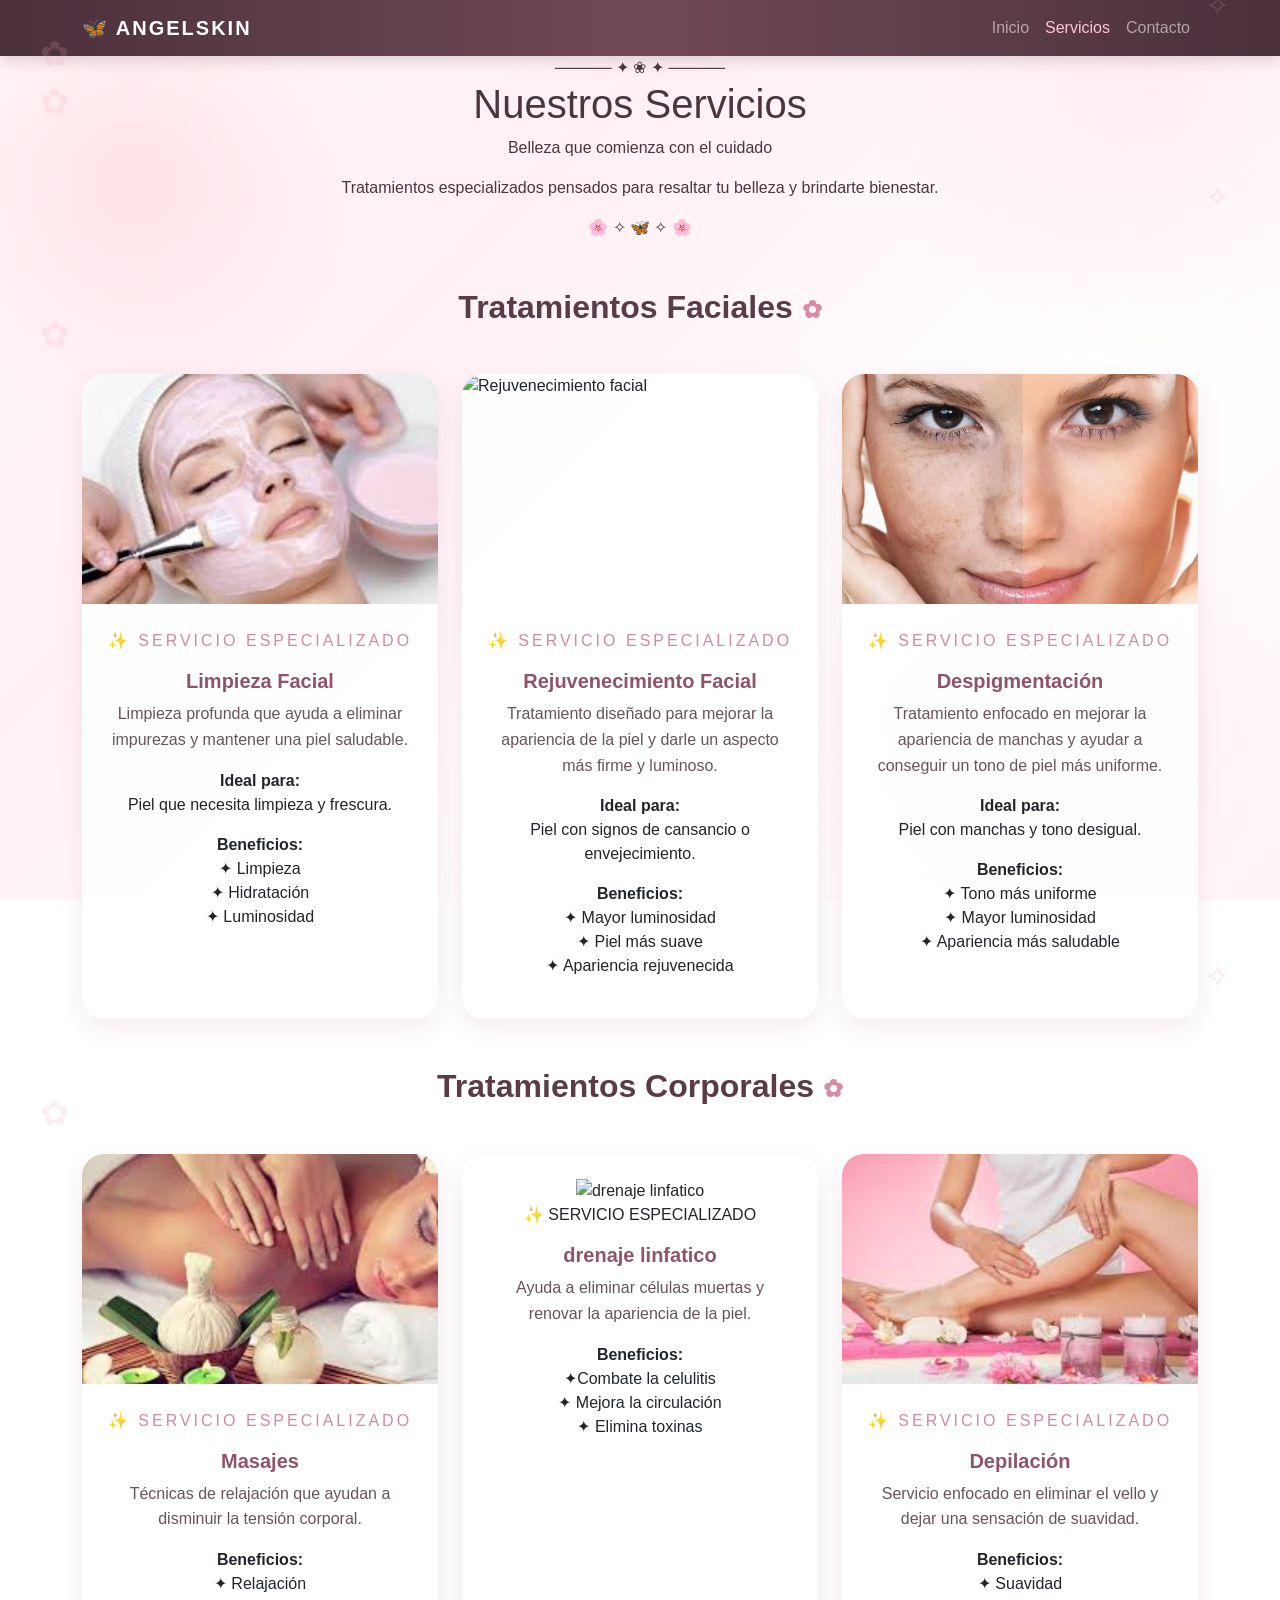
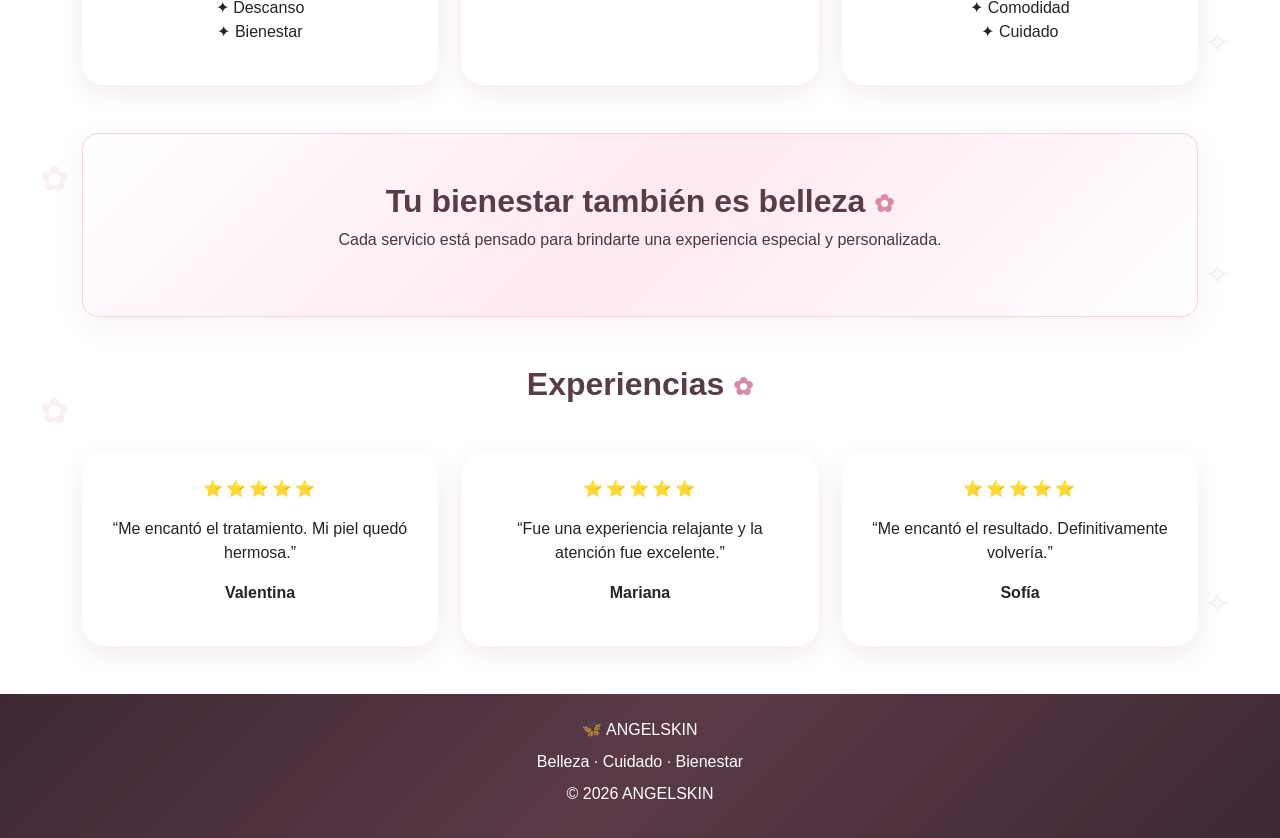
==== servicio.html @ f7536468 "Add files via upload" ====
<!DOCTYPE html>
<html lang="es">

<head>

    <meta charset="UTF-8">

    <meta name="viewport" content="width=device-width, initial-scale=1.0">

    <title>Servicios | ANGELSKIN</title>

    <link
        href="https://cdn.jsdelivr.net/npm/bootstrap@5.3.8/dist/css/bootstrap.min.css"
        rel="stylesheet"
    >

    <link rel="stylesheet" href="style.css">

</head>

<body>


<nav class="navbar navbar-expand-lg navbar-dark bg-dark">

    <div class="container">

        <a class="navbar-brand" href="index.html">
            🦋 ANGELSKIN
        </a>

        <button
            class="navbar-toggler"
            type="button"
            data-bs-toggle="collapse"
            data-bs-target="#menu"
        >

            <span class="navbar-toggler-icon"></span>

        </button>


        <div class="collapse navbar-collapse" id="menu">

            <ul class="navbar-nav ms-auto">

                <li class="nav-item">

                    <a class="nav-link" href="index.html">
                        Inicio
                    </a>

                </li>

                <li class="nav-item">

                    <a class="nav-link active" href="servicios.html">
                        Servicios
                    </a>

        

                <li class="nav-item">

                    <a class="nav-link" href="contacto.html">
                        Contacto
                    </a>

                </li>

            </ul>

        </div>

    </div>

</nav>





<section class="presentacion-servicios">



    <div class="container text-center">

        <div class="presentacion-contenido">

        

            <div class="linea">
                ───── ✦ ❀ ✦ ─────
            </div>

            <h1>
                Nuestros Servicios
            </h1>

            <p class="frase">
                Belleza que comienza con el cuidado
            </p>

            <p class="descripcion">
                Tratamientos especializados pensados para
                resaltar tu belleza y brindarte bienestar.
            </p>

            <div class="adorno-final">
                🌸 ✧ 🦋 ✧ 🌸
            </div>

        </div>

    </div>

</section>



<div class="container my-5">

    <h2 class="text-center mb-5">
        Tratamientos Faciales
    </h2>

    <div class="row g-4">

        <div class="col-md-4">

            <div class="card shadow h-100">

                <img
                    src="mascara.jpg"
                    class="card-img-top"
                    alt="Limpieza facial"
                >

                <div class="card-body text-center">

                    <p>
                        ✨ SERVICIO ESPECIALIZADO
                    </p>

                    <h5 class="card-title">
                        Limpieza Facial
                    </h5>

                    <p class="card-text">
                        Limpieza profunda que ayuda a eliminar
                        impurezas y mantener una piel saludable.
                    </p>

                    <p>
                        <b>Ideal para:</b><br>
                        Piel que necesita limpieza y frescura.
                    </p>

                    <p>
                        <b>Beneficios:</b><br>
                        ✦ Limpieza<br>
                        ✦ Hidratación<br>
                        ✦ Luminosidad
                    </p>

                </div>

            </div>

        </div>

        <div class="col-md-4">

            <div class="card shadow h-100">

                <img
                    src="./rejuvenecimiento-facial-en-madrid-4.jpg"
                    class="card-img-top"
                    alt="Rejuvenecimiento facial"
                >

                <div class="card-body text-center">

                    <p>
                        ✨ SERVICIO ESPECIALIZADO
                    </p>

                    <h5 class="card-title">
                        Rejuvenecimiento Facial
                    </h5>

                    <p class="card-text">
                        Tratamiento diseñado para mejorar la apariencia
                        de la piel y darle un aspecto más firme y luminoso.
                    </p>

                    <p>
                        <b>Ideal para:</b><br>
                        Piel con signos de cansancio o envejecimiento.
                    </p>

                    <p>
                        <b>Beneficios:</b><br>
                        ✦ Mayor luminosidad<br>
                        ✦ Piel más suave<br>
                        ✦ Apariencia rejuvenecida
                    </p>

                </div>

            </div>

        </div>


        
        <div class="col-md-4">

            <div class="card shadow h-100">

                <img
                    src="./Despigmentante.webp"
                    class="card-img-top"
                    alt="Despigmentación facial"
                >

                <div class="card-body text-center">

                    <p>
                        ✨ SERVICIO ESPECIALIZADO
                    </p>

                    <h5 class="card-title">
                        Despigmentación
                    </h5>

                    <p class="card-text">
                        Tratamiento enfocado en mejorar la apariencia
                        de manchas y ayudar a conseguir un tono de piel
                        más uniforme.
                    </p>

                    <p>
                        <b>Ideal para:</b><br>
                        Piel con manchas y tono desigual.
                    </p>

                    <p>
                        <b>Beneficios:</b><br>
                        ✦ Tono más uniforme<br>
                        ✦ Mayor luminosidad<br>
                        ✦ Apariencia más saludable
                    </p>

                </div>

            </div>

        </div>

    </div>

</div>





<div class="container my-5">

    <h2 class="text-center mb-5">
        Tratamientos Corporales
    </h2>


    <div class="row g-4">


        <div class="col-md-4">

            <div class="card shadow h-100">

                <img
                    src="masajes.jpg"
                    class="card-img-top"
                    alt="Masajes"
                >

                <div class="card-body text-center">

                    <p>
                        ✨ SERVICIO ESPECIALIZADO
                    </p>

                    <h5 class="card-title">
                        Masajes
                    </h5>

                    <p class="card-text">
                        Técnicas de relajación que ayudan
                        a disminuir la tensión corporal.
                    </p>

                    <p>
                        <b>Beneficios:</b><br>
                        ✦ Relajación<br>
                        ✦ Descanso<br>
                        ✦ Bienestar
                    </p>

                </div>

            </div>

        </div>



        <div class="col-md-4">

            <div class="card shadow h-100">

                <div class="card-body text-center">

                   
                  <img src="./drenaje-linfatico-barcelona.webp" alt="drenaje linfatico" >
                    
                   <p>
                        ✨ SERVICIO ESPECIALIZADO
                    </p>
                
                    <h5 class="card-title">
                        drenaje linfatico
                    </h5>

                    <p class="card-text">
                        Ayuda a eliminar células muertas
                        y renovar la apariencia de la piel.
                    </p>

                    <p>
                        <b>Beneficios:</b><br>
                        ✦Combate la celulitis<br>
                        ✦ Mejora la circulación<br>
                        ✦ Elimina toxinas<br>
                        
                    </p>

                </div>

            </div>

        </div>



        <div class="col-md-4">

            <div class="card shadow h-100">

                <img
                    src="depilacion.jpg"
                    class="card-img-top"
                    alt="Depilación"
                >

                <div class="card-body text-center">

                    <p>
                        ✨ SERVICIO ESPECIALIZADO
                    </p>

                    <h5 class="card-title">
                        Depilación
                    </h5>

                    <p class="card-text">
                        Servicio enfocado en eliminar el vello
                        y dejar una sensación de suavidad.
                    </p>

                    <p>
                        <b>Beneficios:</b><br>
                        ✦ Suavidad<br>
                        ✦ Comodidad<br>
                        ✦ Cuidado
                    </p>

                </div>

            </div>

        </div>


    </div>

</div>



<div class="container my-5">

    <div class="bg-light rounded-4 p-5 text-center">

        <h2>
            Tu bienestar también es belleza
        </h2>

        <p>
            Cada servicio está pensado para brindarte
            una experiencia especial y personalizada.
        </p>

    </div>

</div>



<div class="container my-5">

    <h2 class="text-center mb-5">
        Experiencias
    </h2>


    <div class="row g-4">


        <div class="col-md-4">

            <div class="card shadow h-100 text-center">

                <div class="card-body">

                    <p>
                        ⭐⭐⭐⭐⭐
                    </p>

                    <p>
                        “Me encantó el tratamiento.
                        Mi piel quedó hermosa.”
                    </p>

                    <p>
                        <b>Valentina</b>
                    </p>

                </div>

            </div>

        </div>


        <div class="col-md-4">

            <div class="card shadow h-100 text-center">

                <div class="card-body">

                    <p>
                        ⭐⭐⭐⭐⭐
                    </p>

                    <p>
                        “Fue una experiencia relajante
                        y la atención fue excelente.”
                    </p>

                    <p>
                        <b>Mariana</b>
                    </p>

                </div>

            </div>

        </div>


        <div class="col-md-4">

            <div class="card shadow h-100 text-center">

                <div class="card-body">

                    <p>
                        ⭐⭐⭐⭐⭐
                    </p>

                    <p>
                        “Me encantó el resultado.
                        Definitivamente volvería.”
                    </p>

                    <p>
                        <b>Sofía</b>
                    </p>

                </div>

            </div>

        </div>


    </div>

</div>



<footer class="bg-dark text-white text-center py-4">

    <p>
        🦋 ANGELSKIN
    </p>

    <p>
        Belleza · Cuidado · Bienestar
    </p>

    <p>
        &copy; 2026 ANGELSKIN
    </p>

</footer>


<script
    src="https://cdn.jsdelivr.net/npm/bootstrap@5.3.8/dist/js/bootstrap.bundle.min.js">
</script>


</body>

</html>
---- style.css ----
body {
    background:
        radial-gradient(2px 2px at 20% 30%, rgba(255,255,255,0.9), transparent),
        radial-gradient(2px 2px at 35% 75%, rgba(255,214,130,0.9), transparent),
        radial-gradient(2px 2px at 60% 40%, rgba(255,255,255,0.9), transparent),
        radial-gradient(2px 2px at 80% 20%, rgba(255,182,193,0.8), transparent),
        radial-gradient(2px 2px at 75% 70%, rgba(255,255,255,0.8), transparent),
        linear-gradient(135deg, #fffdfd 0%, #fbe9f0 45%, #f8e9e5 100%);
    background-size: 220px 220px, 220px 220px, 220px 220px, 220px 220px, 220px 220px, 100% 100%;
    background-attachment: fixed;
    color: #3b2929;
    min-height: 100vh;
}



.imagen-decorada {
    width: 300px;
    padding: 8px;
    background-color: #fff;
    border: 2px solid #d8aaa2;
    border-radius: 15px;
    margin: 25px;
    box-shadow: 0 8px 20px rgba(100, 70, 65, 0.18);
}



.contenedor-imagen {
    display: flex;
}



.posicion-izquierda {
    justify-content: flex-start;
}

.posicion-centro {
    justify-content: center;
}

.posicion-derecha {
    justify-content: flex-end;
}


.texto-roja {
    font-family: 'Franklin Gothic Medium', 'Arial Narrow', Arial, sans-serif;
    color: #a66f68;
    font-size: 35px;
}

.navbar {
    background-color: #292027;
}


.titulo {
    color: #9b5875;
    margin-top: 50px;
}


.subtitulo {
    color: #777;
}


.card {
    border: none;
    border-radius: 20px;
    overflow: hidden;
    height: 100%;
}


.card img {
    height: 230px;
    object-fit: cover;
}


.card-body {
    padding: 25px;
}


.card-title {
    color: #da4f8b;
}


.beneficios {
    background-color: #f6e8ef;
    border-radius: 20px;
    padding: 30px;
}


.reseñas {
    background-color: white;
    border-radius: 20px;
    padding: 25px;
    box-shadow: 0 3px 15px rgba(0, 0, 0, 0.08);
}


footer {
    background-color: #292027;
}
.titulo {
    color: #9b5875;
    font-weight: bold;
}

.text-muted {
    color: #a66f68 !important;
    letter-spacing: 2px;
}

.rounded-4 {
    border-radius: 20px;
}

.list-unstyled li {
    margin-bottom: 10px;
    color: #3b2929;
    font-weight: 500;
}


body {
    margin: 0;
    font-family: "Segoe UI", sans-serif;
    color: #4a3540;

    /* Fondo rosado + blanco */
    background:
        radial-gradient(circle at 10% 20%, 
            rgba(255, 192, 203, 0.35) 0,
            transparent 18%),

        radial-gradient(circle at 90% 10%, 
            rgba(255, 220, 230, 0.45) 0,
            transparent 20%),

        radial-gradient(circle at 80% 80%, 
            rgba(255, 192, 203, 0.25) 0,
            transparent 20%),

        linear-gradient(
            135deg,
            #fffafb,
            #fff0f5,
            #ffffff,
            #fff5f8
        );

    background-attachment: fixed;
}




.navbar {
    background: linear-gradient(
        90deg,
        #4b303c,
        #704957,
        #4b303c
    ) !important;

    box-shadow: 0 4px 15px rgba(80, 40, 55, 0.2);
}

.navbar-brand {
    font-weight: bold;
    letter-spacing: 2px;
}

.nav-link {
    transition: 0.3s;
}

.nav-link:hover {
    color: #ffc4d6 !important;
}

.nav-link.active {
    color: #ffc4d6 !important;
}




.hero-servicios {
    position: relative;
    overflow: hidden;
    padding: 100px 20px;

    background:
        linear-gradient(
            rgba(255, 245, 249, 0.88),
            rgba(255, 250, 252, 0.94)
        );
}



.hero-servicios::before {
    content: "🌸  ✨  🌷  ✦  🌸";
    position: absolute;
    top: 25px;
    left: 5%;
    font-size: 45px;
    opacity: 0.35;
    letter-spacing: 20px;
    transform: rotate(-8deg);
}

.hero-servicios::after {
    content: "✦  🌺  ✨  🌸  ✧";
    position: absolute;
    bottom: 25px;
    right: 5%;
    font-size: 40px;
    opacity: 0.3;
    letter-spacing: 15px;
    transform: rotate(8deg);
}




.hero-servicios h1 {
    color: #593c48;
    font-size: 55px;
    font-weight: 600;
    letter-spacing: 1px;

    text-shadow:
        2px 2px 10px rgba(190, 110, 140, 0.15);
}

.hero-servicios .marca {
    color: #b56f88;
    font-weight: bold;
    letter-spacing: 5px;
}

.hero-servicios .subtitulo {
    color: #a15d77;
    font-size: 25px;
    font-style: italic;
}

.hero-servicios .descripcion {
    max-width: 650px;
    margin: auto;
    color: #6d5861;
    font-size: 18px;
    line-height: 1.8;
}




.linea-decorativa {
    color: #d28aa2;
    font-size: 25px;
    margin: 15px 0;
}



h2 {
    color: #593c48;
    font-weight: 600;
    position: relative;
}

h2::after {
    content: "  ✿";
    color: #d78ca4;
    font-size: 24px;
}




.card {
    border: none;
    border-radius: 22px;
    overflow: hidden;

    background: rgba(255, 255, 255, 0.95);

    box-shadow:
        0 8px 25px rgba(160, 90, 115, 0.12) !important;

    transition:
        transform 0.3s ease,
        box-shadow 0.3s ease;
}

.card:hover {
    transform: translateY(-10px);

    box-shadow:
        0 18px 35px rgba(160, 90, 115, 0.22) !important;
}




.card-img-top {
    height: 250px;
    object-fit: cover;
}




.card-title {
    color: #8f536b;
    font-weight: 600;
}




.card-text {
    color: #66535c;
    line-height: 1.6;
}



.btn-dark {
    background: linear-gradient(
        135deg,
        #b86f89,
        #8f536b
    ) !important;

    border: none !important;

    border-radius: 30px;

    padding: 10px 25px;

    box-shadow:
        0 5px 15px rgba(150, 80, 105, 0.2);

    transition: 0.3s;
}

.btn-dark:hover {
    background: linear-gradient(
        135deg,
        #8f536b,
        #713f52
    ) !important;

    transform: translateY(-3px);
}




.bg-light {
    background:
        linear-gradient(
            135deg,
            #fff,
            #fde9f0,
            #fff
        ) !important;

    border: 1px solid #f5d2de;
    box-shadow:
        0 10px 30px rgba(170, 90, 120, 0.08);
}



.card p:first-child {
    color: #d28aa2;
    letter-spacing: 3px;
}




.container {
    position: relative;
}



.container::before {
    content: "✿";
    position: absolute;
    color: #e8aabd;
    font-size: 35px;
    opacity: 0.18;
    left: -30px;
    top: 20px;
}

.container::after {
    content: "✧";
    position: absolute;
    color: #d99aad;
    font-size: 30px;
    opacity: 0.2;
    right: -20px;
    bottom: 20px;
}




footer {
    background:
        linear-gradient(
            135deg,
            #3d2933,
            #5b3a48,
            #3d2933
        ) !important;

    color: white;
}

footer p {
    margin-bottom: 8px;
}



@media (max-width: 768px) {

    .hero-servicios {
        padding: 70px 20px;
    }

    .hero-servicios h1 {
        font-size: 40px;
    }

    .hero-servicios .subtitulo {
        font-size: 20px;
    }

    .hero-servicios::before,
    .hero-servicios::after {
        font-size: 25px;
        letter-spacing: 5px;
    }

}
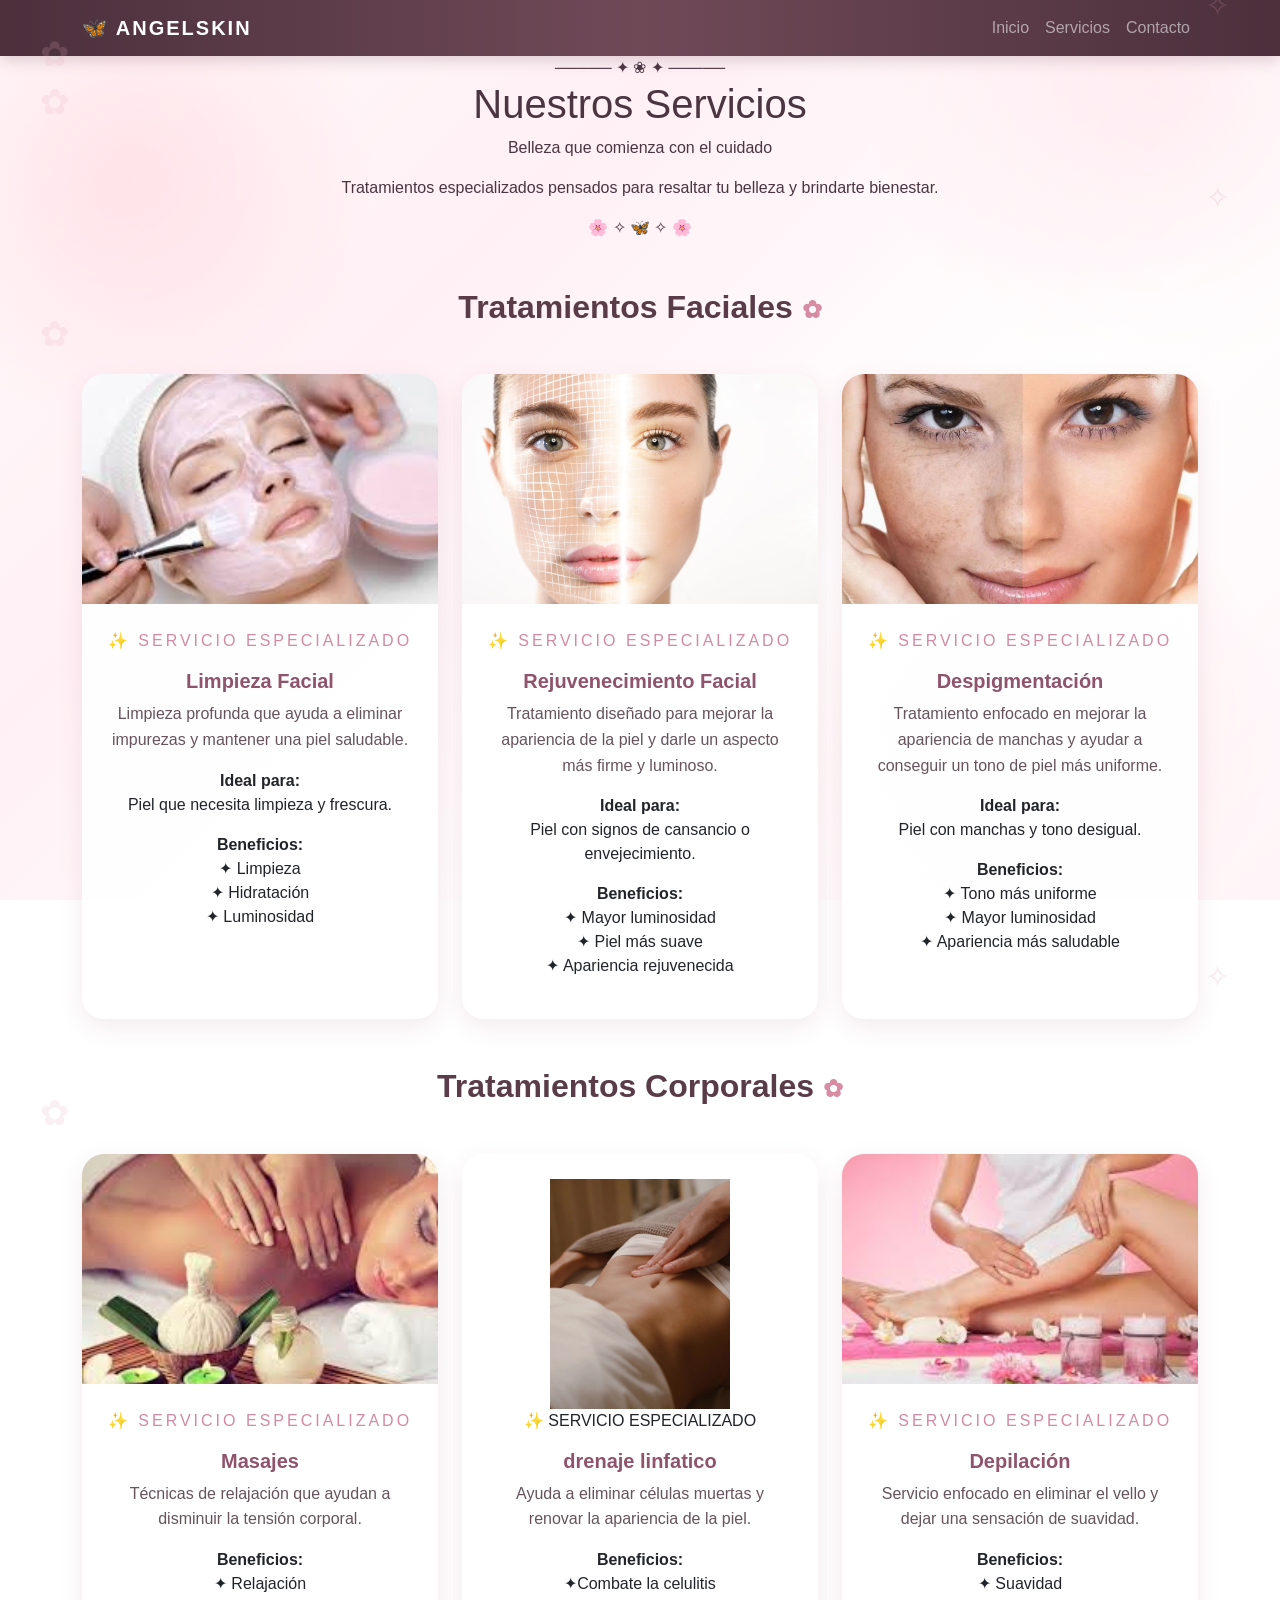
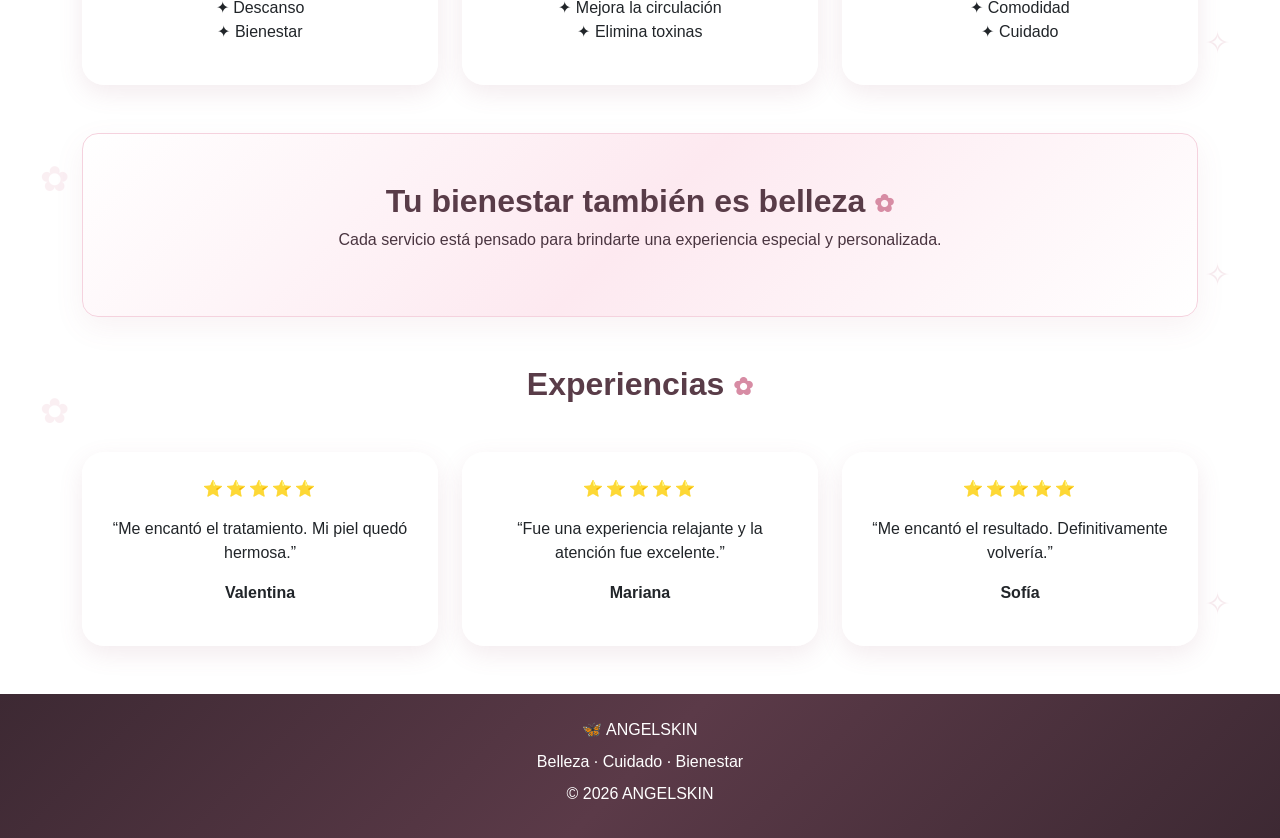
==== commit b37b25ca: "Add files via upload" ====
--- a/servicio.html
+++ b/servicio.html
@@ -55,7 +55,7 @@
 
                 <li class="nav-item">
 
-                    <a class="nav-link active" href="servicios.html">
+                    <a class="nav-link" href="servicio.html">
                         Servicios
                     </a>
 
